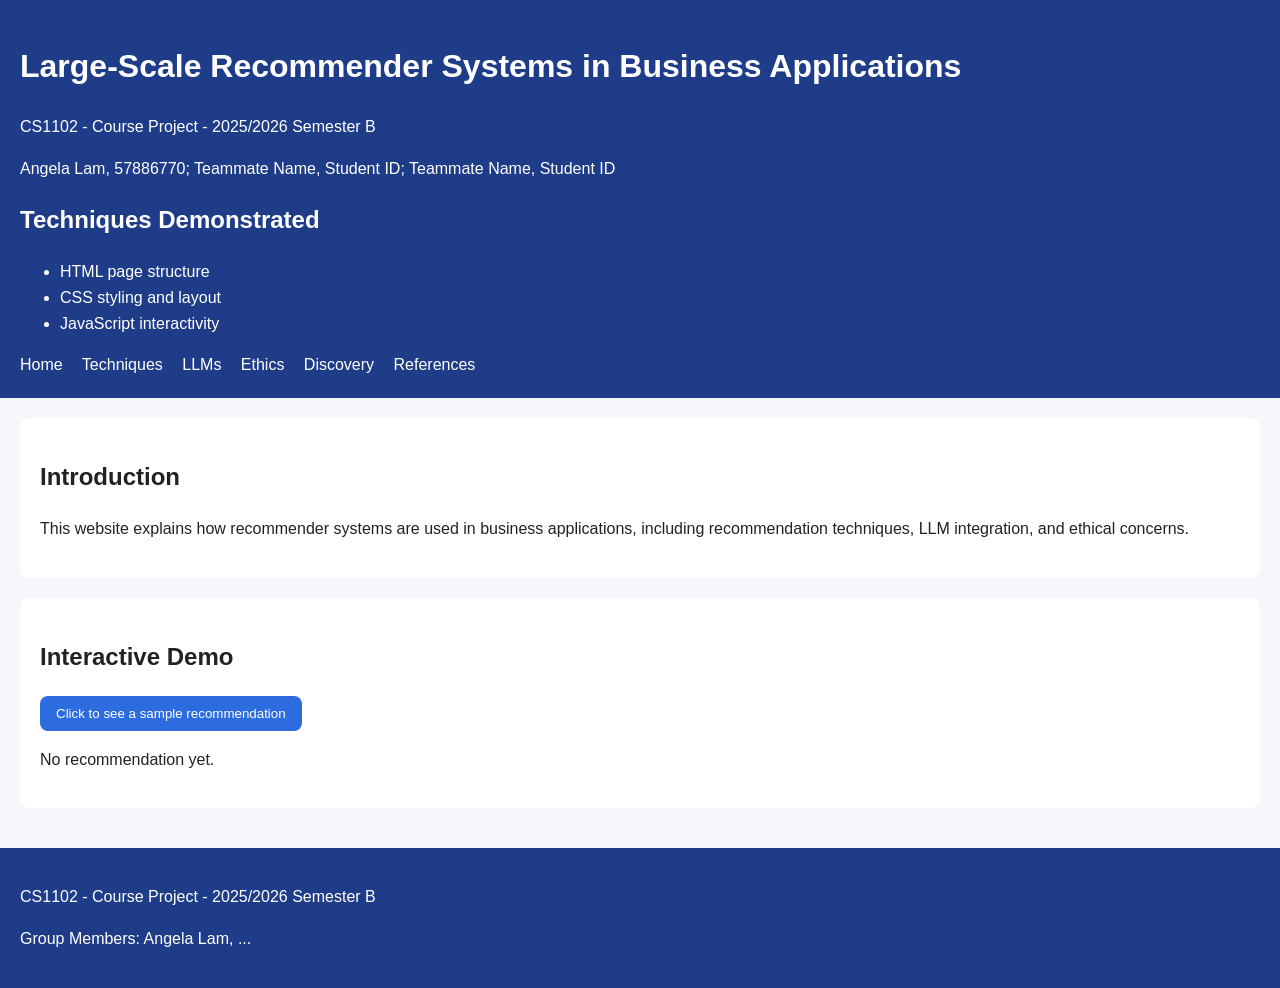
==== index.html @ 7853eeb8 "first commit" ====
<!DOCTYPE html>
<html lang="en">
<head>
  <meta charset="UTF-8" />
  <meta name="viewport" content="width=device-width, initial-scale=1.0" />
  <title>Large-Scale Recommender Systems in Business Applications</title>
  <link rel="stylesheet" href="style.css" />
</head>
<body>
  <header>
    <h1>Large-Scale Recommender Systems in Business Applications</h1>
    <p>CS1102 - Course Project - 2025/2026 Semester B</p>
    <p>Angela Lam, 57886770; Teammate Name, Student ID; Teammate Name, Student ID</p>

    <h2>Techniques Demonstrated</h2>
    <ul>
      <li>HTML page structure</li>
      <li>CSS styling and layout</li>
      <li>JavaScript interactivity</li>
    </ul>

    <nav>
      <a href="index.html">Home</a>
      <a href="pages/techniques.html">Techniques</a>
      <a href="pages/llm.html">LLMs</a>
      <a href="pages/ethics.html">Ethics</a>
      <a href="pages/discovery.html">Discovery</a>
      <a href="pages/references.html">References</a>
    </nav>
  </header>

  <main>
    <section>
      <h2>Introduction</h2>
      <p>
        This website explains how recommender systems are used in business applications,
        including recommendation techniques, LLM integration, and ethical concerns.
      </p>
    </section>

    <section>
      <h2>Interactive Demo</h2>
      <button id="demoBtn">Click to see a sample recommendation</button>
      <p id="demoText">No recommendation yet.</p>
    </section>
  </main>

  <footer>
    <p>CS1102 - Course Project - 2025/2026 Semester B</p>
    <p>Group Members: Angela Lam, ...</p>
  </footer>

  <script src="script.js"></script>
</body>
</html>
---- style.css ----
body {
  font-family: Arial, sans-serif;
  margin: 0;
  padding: 0;
  line-height: 1.6;
  background: #f5f7fb;
  color: #222;
}

header, footer {
  background: #1f3c88;
  color: white;
  padding: 20px;
}

nav a {
  color: white;
  margin-right: 15px;
  text-decoration: none;
}

main {
  padding: 20px;
}

section {
  background: white;
  margin-bottom: 20px;
  padding: 20px;
  border-radius: 10px;
}

button {
  background: #2d6cdf;
  color: white;
  border: none;
  padding: 10px 16px;
  border-radius: 8px;
  cursor: pointer;
}
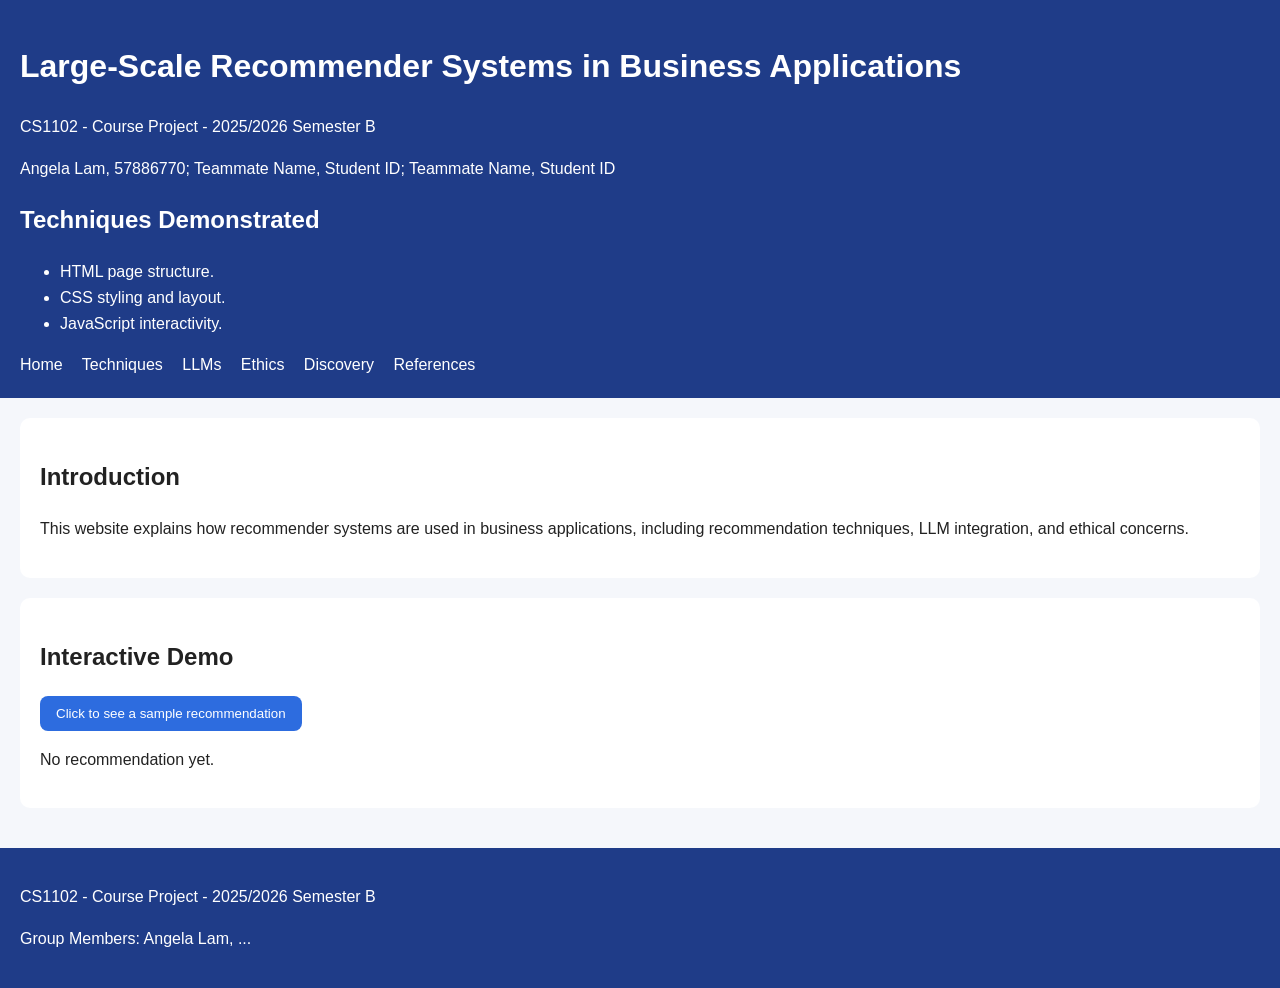
==== commit 475f3cfa: "test" ====
--- a/index.html
+++ b/index.html
@@ -14,9 +14,9 @@
 
     <h2>Techniques Demonstrated</h2>
     <ul>
-      <li>HTML page structure</li>
-      <li>CSS styling and layout</li>
-      <li>JavaScript interactivity</li>
+      <li>HTML page structure.</li>
+      <li>CSS styling and layout.</li>
+      <li>JavaScript interactivity.</li>
     </ul>
 
     <nav>
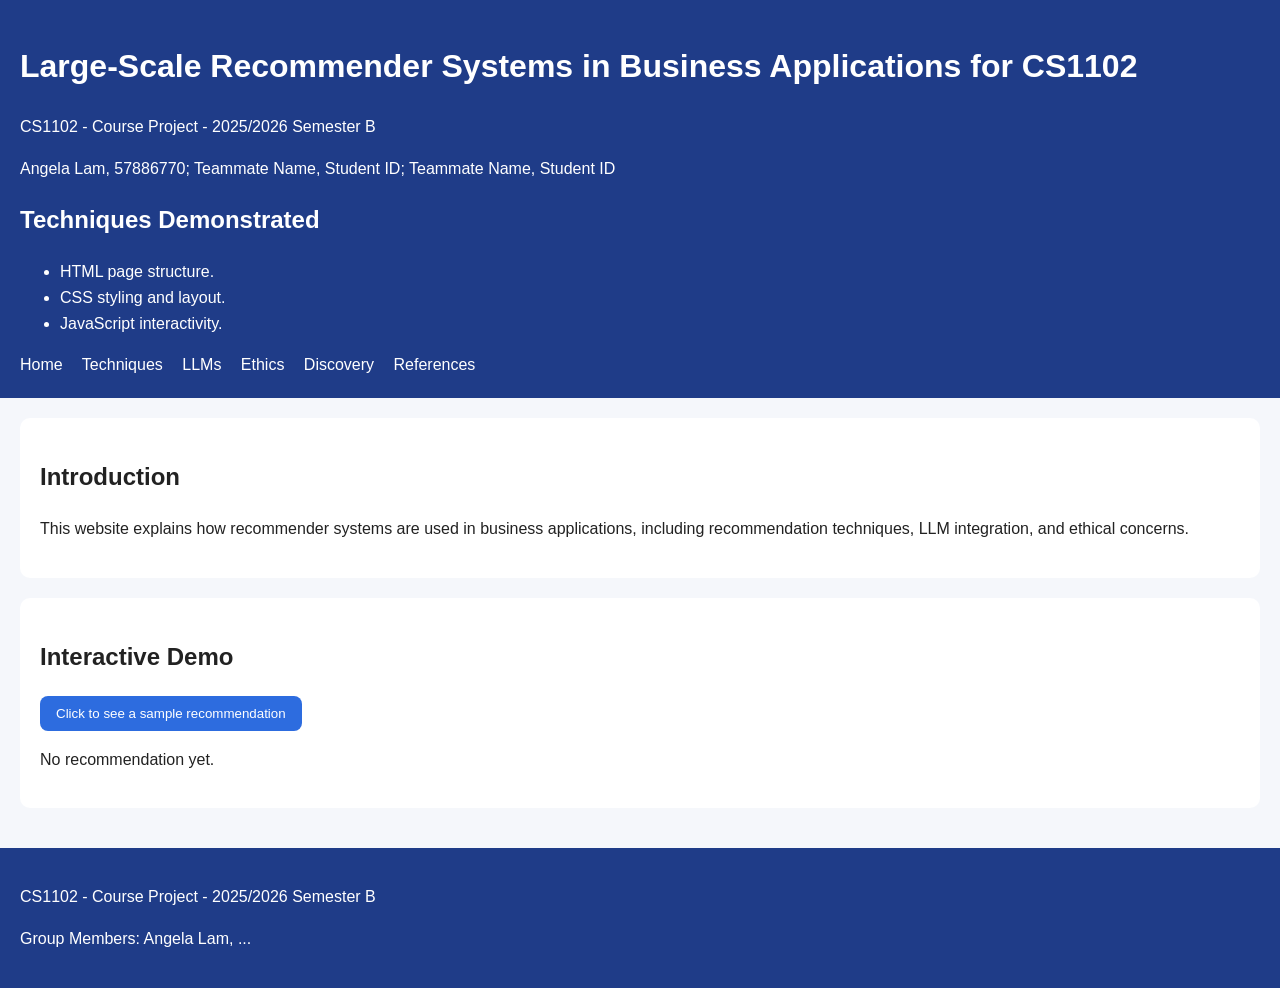
==== commit 8b912f0a: "minor change" ====
--- a/index.html
+++ b/index.html
@@ -8,7 +8,7 @@
 </head>
 <body>
   <header>
-    <h1>Large-Scale Recommender Systems in Business Applications</h1>
+    <h1>Large-Scale Recommender Systems in Business Applications for CS1102</h1>
     <p>CS1102 - Course Project - 2025/2026 Semester B</p>
     <p>Angela Lam, 57886770; Teammate Name, Student ID; Teammate Name, Student ID</p>
 
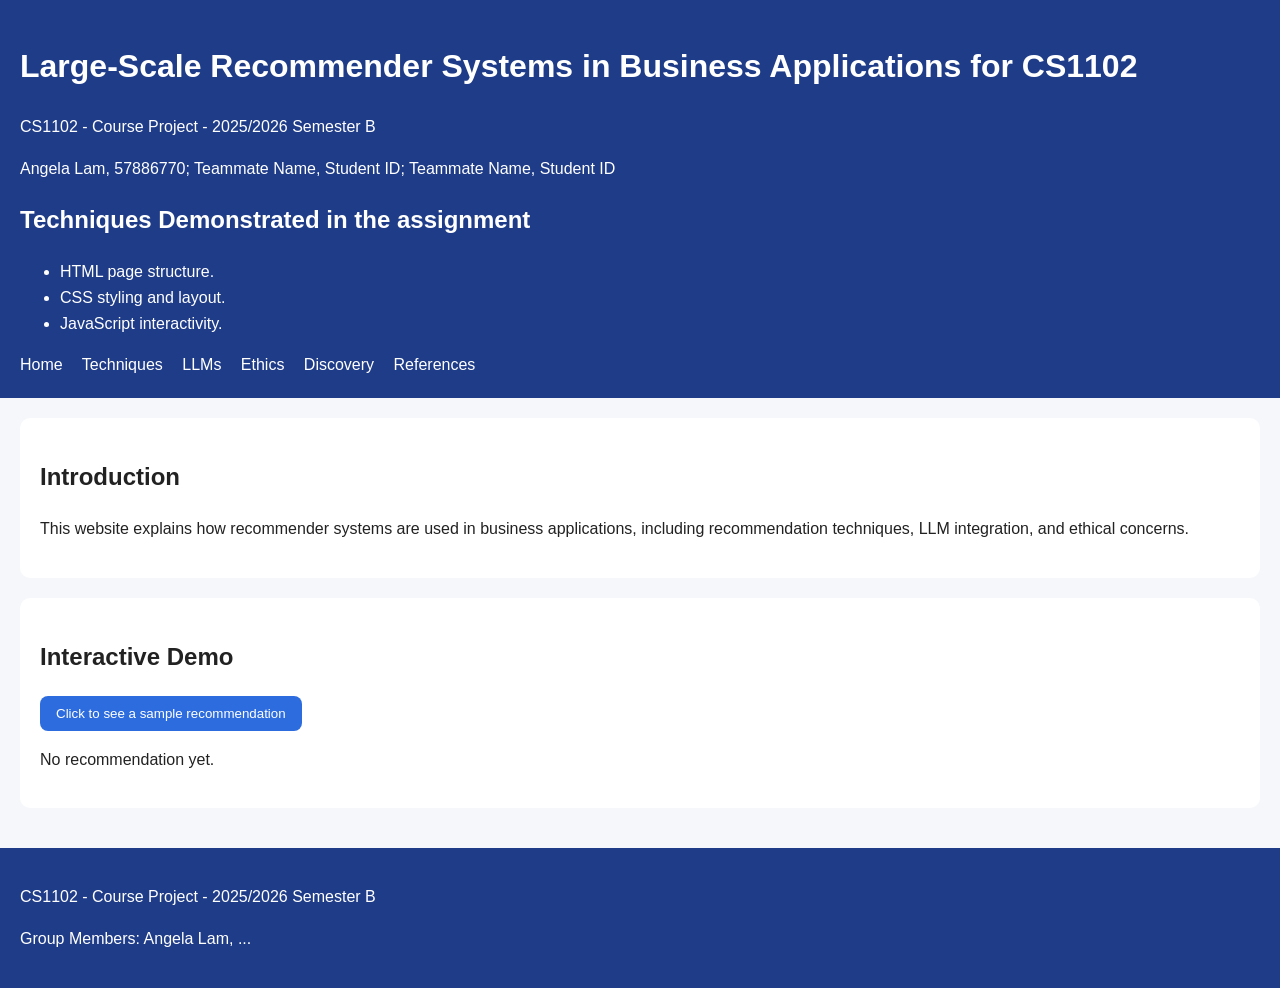
==== commit 54c189c6: "minor changes" ====
--- a/index.html
+++ b/index.html
@@ -12,7 +12,7 @@
     <p>CS1102 - Course Project - 2025/2026 Semester B</p>
     <p>Angela Lam, 57886770; Teammate Name, Student ID; Teammate Name, Student ID</p>
 
-    <h2>Techniques Demonstrated</h2>
+    <h2>Techniques Demonstrated in the assignment</h2>
     <ul>
       <li>HTML page structure.</li>
       <li>CSS styling and layout.</li>
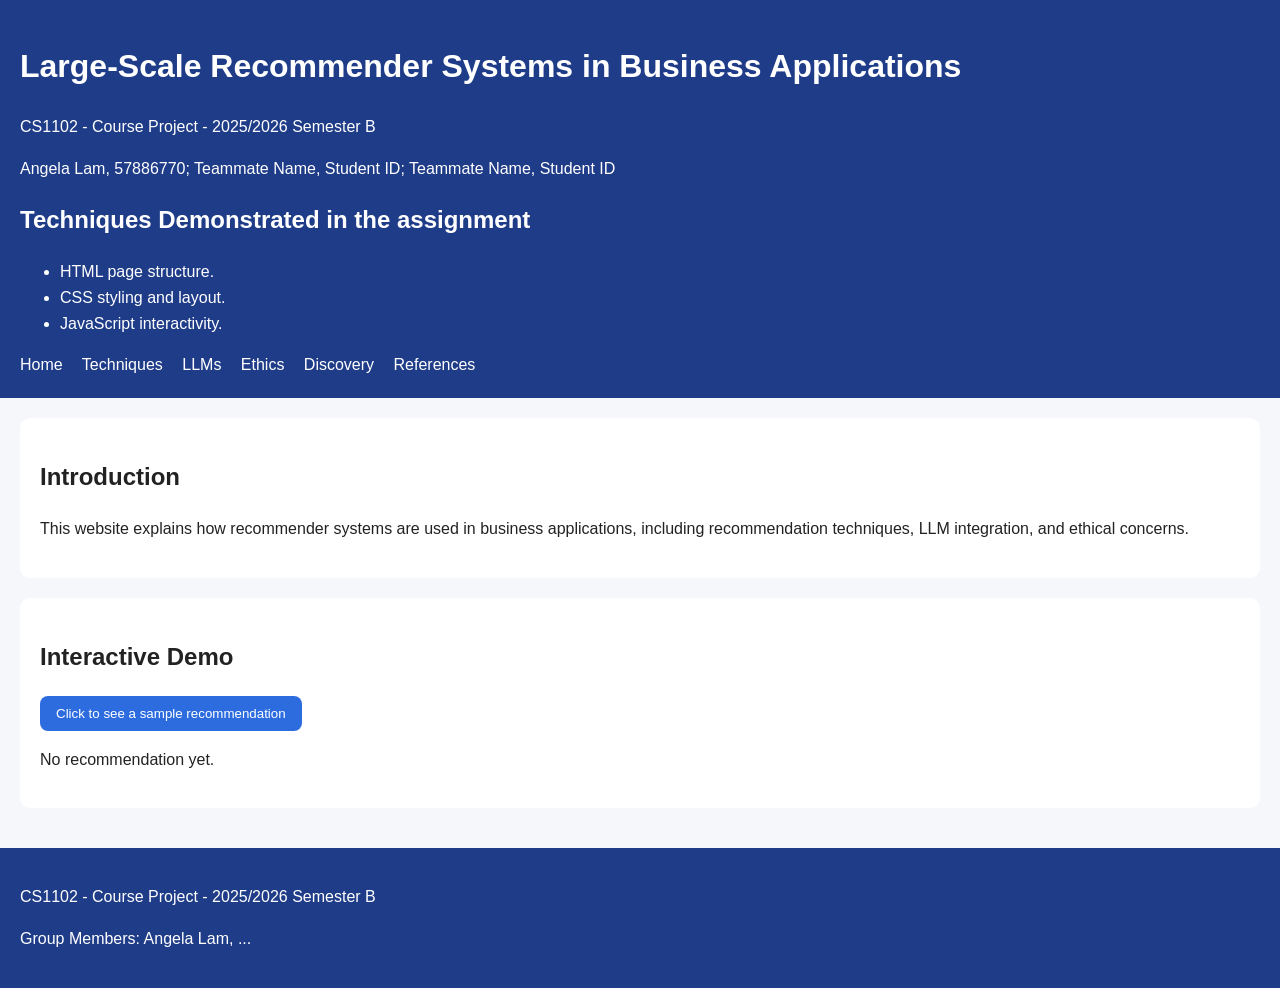
==== commit 156953b8: "minor change" ====
--- a/index.html
+++ b/index.html
@@ -8,7 +8,7 @@
 </head>
 <body>
   <header>
-    <h1>Large-Scale Recommender Systems in Business Applications for CS1102</h1>
+    <h1>Large-Scale Recommender Systems in Business Applications</h1>
     <p>CS1102 - Course Project - 2025/2026 Semester B</p>
     <p>Angela Lam, 57886770; Teammate Name, Student ID; Teammate Name, Student ID</p>
 
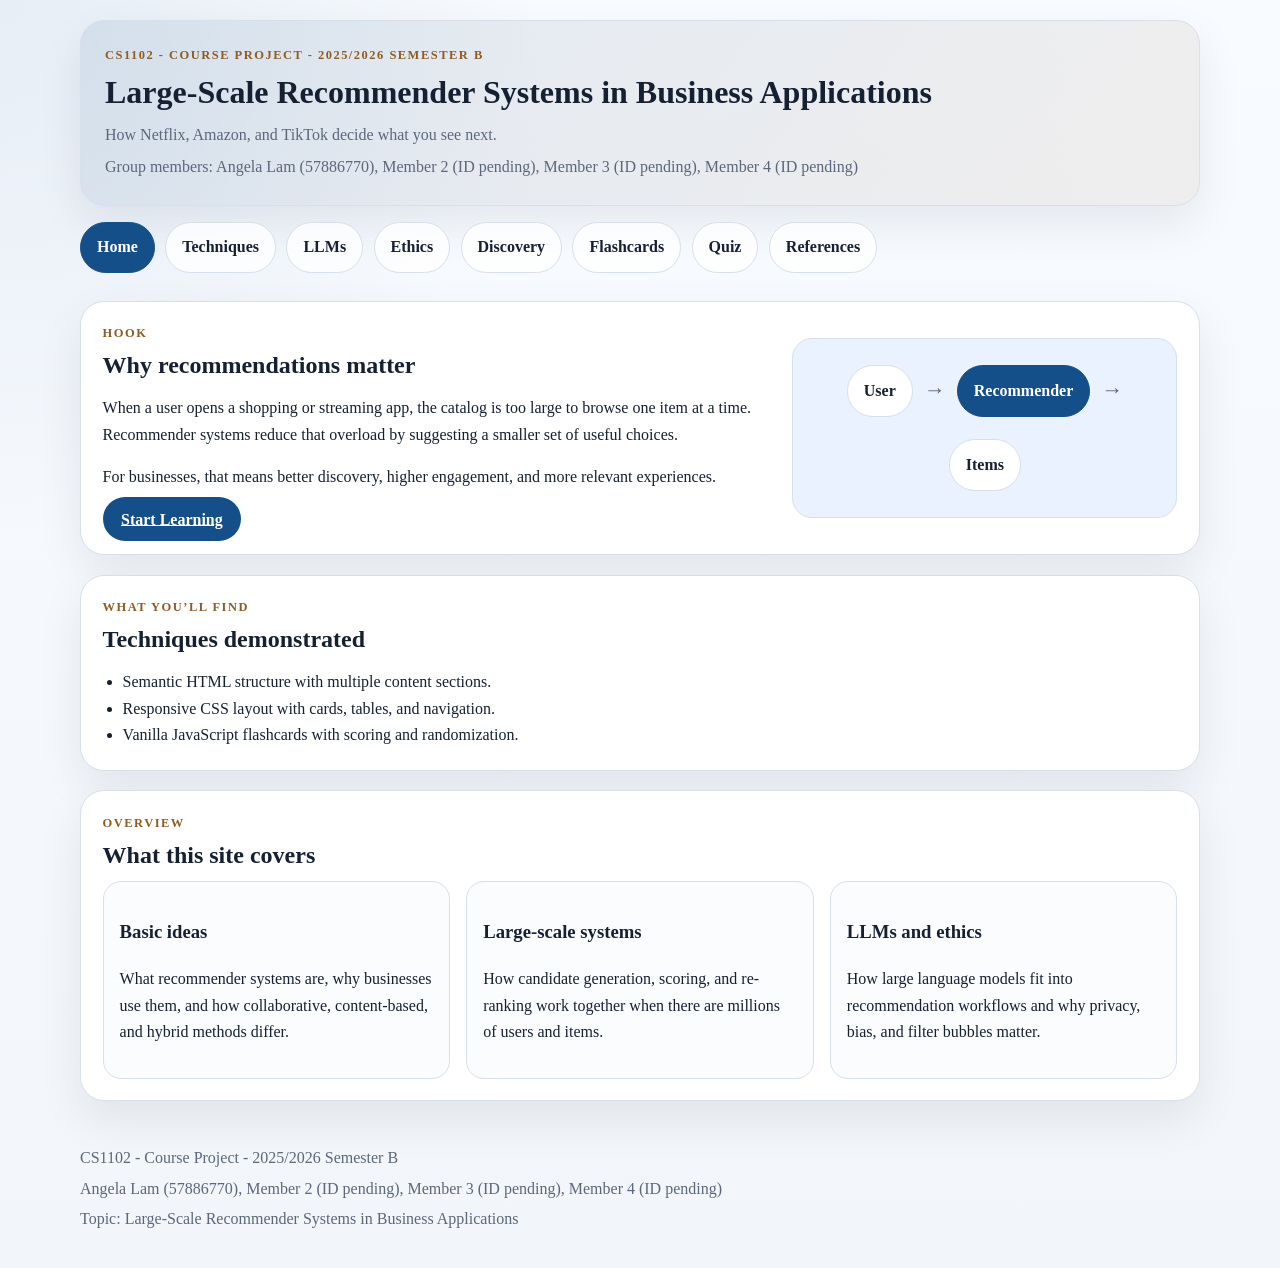
==== commit 8950d875: "added stuff for assignment" ====
--- a/index.html
+++ b/index.html
@@ -7,49 +7,86 @@
   <link rel="stylesheet" href="style.css" />
 </head>
 <body>
-  <header>
-    <h1>Large-Scale Recommender Systems in Business Applications</h1>
-    <p>CS1102 - Course Project - 2025/2026 Semester B</p>
-    <p>Angela Lam, 57886770; Teammate Name, Student ID; Teammate Name, Student ID</p>
+  <header class="site-header">
+    <div class="site-branding">
+      <p class="eyebrow">CS1102 - Course Project - 2025/2026 Semester B</p>
+      <h1>Large-Scale Recommender Systems in Business Applications</h1>
+      <p class="subtitle">How Netflix, Amazon, and TikTok decide what you see next.</p>
+      <p class="meta">Group members: Angela Lam (57886770), Member 2 (ID pending), Member 3 (ID pending), Member 4 (ID pending)</p>
+    </div>
 
-    <h2>Techniques Demonstrated in the assignment</h2>
-    <ul>
-      <li>HTML page structure.</li>
-      <li>CSS styling and layout.</li>
-      <li>JavaScript interactivity.</li>
-    </ul>
-
-    <nav>
-      <a href="index.html">Home</a>
+    <nav class="site-nav" aria-label="Primary navigation">
+      <a href="index.html" aria-current="page">Home</a>
       <a href="pages/techniques.html">Techniques</a>
       <a href="pages/llm.html">LLMs</a>
       <a href="pages/ethics.html">Ethics</a>
       <a href="pages/discovery.html">Discovery</a>
+      <a href="pages/flashcards.html">Flashcards</a>
+      <a href="pages/quiz.html">Quiz</a>
       <a href="pages/references.html">References</a>
     </nav>
   </header>
 
   <main>
-    <section>
-      <h2>Introduction</h2>
-      <p>
-        This website explains how recommender systems are used in business applications,
-        including recommendation techniques, LLM integration, and ethical concerns.
-      </p>
+    <section class="hero card" id="top">
+      <div class="hero-copy">
+        <p class="section-tag">Hook</p>
+        <h2>Why recommendations matter</h2>
+        <p>
+          When a user opens a shopping or streaming app, the catalog is too large to browse one item at a time.
+          Recommender systems reduce that overload by suggesting a smaller set of useful choices.
+        </p>
+        <p>
+          For businesses, that means better discovery, higher engagement, and more relevant experiences.
+        </p>
+        <a class="button button-primary" href="pages/techniques.html">Start Learning</a>
+      </div>
+
+      <aside class="hero-panel" aria-label="Simple recommendation flow">
+        <div class="flow-box">User</div>
+        <div class="flow-arrow">→</div>
+        <div class="flow-box flow-box-accent">Recommender</div>
+        <div class="flow-arrow">→</div>
+        <div class="flow-box">Items</div>
+      </aside>
     </section>
 
-    <section>
-      <h2>Interactive Demo</h2>
-      <button id="demoBtn">Click to see a sample recommendation</button>
-      <p id="demoText">No recommendation yet.</p>
+    <section class="card">
+      <p class="section-tag">What you’ll find</p>
+      <h2>Techniques demonstrated</h2>
+      <ul class="techniques-list">
+        <li>Semantic HTML structure with multiple content sections.</li>
+        <li>Responsive CSS layout with cards, tables, and navigation.</li>
+        <li>Vanilla JavaScript flashcards with scoring and randomization.</li>
+      </ul>
     </section>
+
+    <section class="card">
+      <p class="section-tag">Overview</p>
+      <h2>What this site covers</h2>
+      <div class="overview-grid">
+        <article>
+          <h3>Basic ideas</h3>
+          <p>What recommender systems are, why businesses use them, and how collaborative, content-based, and hybrid methods differ.</p>
+        </article>
+        <article>
+          <h3>Large-scale systems</h3>
+          <p>How candidate generation, scoring, and re-ranking work together when there are millions of users and items.</p>
+        </article>
+        <article>
+          <h3>LLMs and ethics</h3>
+          <p>How large language models fit into recommendation workflows and why privacy, bias, and filter bubbles matter.</p>
+        </article>
+      </div>
+    </section>
+
   </main>
 
-  <footer>
+  <footer class="site-footer">
     <p>CS1102 - Course Project - 2025/2026 Semester B</p>
-    <p>Group Members: Angela Lam, ...</p>
+    <p>Angela Lam (57886770), Member 2 (ID pending), Member 3 (ID pending), Member 4 (ID pending)</p>
+    <p>Topic: Large-Scale Recommender Systems in Business Applications</p>
   </footer>
 
-  <script src="script.js"></script>
 </body>
 </html>
--- a/style.css
+++ b/style.css
@@ -1,40 +1,418 @@
+:root {
+  --bg: #f2f5f9;
+  --surface: #ffffff;
+  --surface-strong: #eaf1ff;
+  --text: #162033;
+  --muted: #5b677b;
+  --border: #d7dfeb;
+  --primary: #154f8a;
+  --primary-dark: #123f6d;
+  --success: #26734d;
+  --secondary: #5c6570;
+  --accent: #8f5b25;
+  --shadow: 0 18px 45px rgba(18, 31, 51, 0.08);
+}
+
+* {
+  box-sizing: border-box;
+}
+
+html {
+  scroll-behavior: smooth;
+}
+
 body {
-  font-family: Arial, sans-serif;
   margin: 0;
-  padding: 0;
-  line-height: 1.6;
-  background: #f5f7fb;
-  color: #222;
-}
-
-header, footer {
-  background: #1f3c88;
+  font-family: Georgia, "Times New Roman", serif;
+  line-height: 1.65;
+  background:
+    radial-gradient(circle at top left, rgba(21, 79, 138, 0.08), transparent 30%),
+    linear-gradient(180deg, #f8fbff 0%, var(--bg) 100%);
+  color: var(--text);
+}
+
+a {
+  color: var(--primary);
+}
+
+a:hover {
+  color: var(--primary-dark);
+}
+
+.site-header,
+.site-footer,
+main {
+  width: min(1120px, calc(100% - 2rem));
+  margin: 0 auto;
+}
+
+.site-header {
+  padding: 1.25rem 0 0.75rem;
+}
+
+.site-branding {
+  background: linear-gradient(135deg, rgba(21, 79, 138, 0.1), rgba(143, 91, 37, 0.08));
+  border: 1px solid var(--border);
+  border-radius: 24px;
+  padding: 1.5rem;
+  box-shadow: var(--shadow);
+}
+
+.eyebrow,
+.section-tag {
+  margin: 0 0 0.5rem;
+  letter-spacing: 0.12em;
+  text-transform: uppercase;
+  font-size: 0.78rem;
+  font-weight: 700;
+  color: var(--accent);
+}
+
+.site-branding h1,
+.card h2 {
+  margin: 0.15rem 0 0.75rem;
+  line-height: 1.15;
+}
+
+.subtitle,
+.meta {
+  margin: 0.35rem 0 0;
+  color: var(--muted);
+}
+
+.site-nav {
+  display: flex;
+  flex-wrap: wrap;
+  gap: 0.65rem;
+  margin-top: 1rem;
+}
+
+.site-nav a {
+  display: inline-flex;
+  align-items: center;
+  justify-content: center;
+  padding: 0.7rem 1rem;
+  border-radius: 999px;
+  text-decoration: none;
+  background: rgba(255, 255, 255, 0.8);
+  border: 1px solid var(--border);
+  color: var(--text);
+  font-weight: 600;
+}
+
+.site-nav a[aria-current="page"] {
+  background: var(--primary);
   color: white;
-  padding: 20px;
-}
-
-nav a {
+  border-color: var(--primary);
+}
+
+main {
+  padding: 1rem 0 2.5rem;
+  display: grid;
+  gap: 1.2rem;
+}
+
+.card {
+  background: var(--surface);
+  border: 1px solid var(--border);
+  border-radius: 24px;
+  padding: 1.35rem;
+  box-shadow: var(--shadow);
+}
+
+.hero {
+  display: grid;
+  grid-template-columns: minmax(0, 1.4fr) minmax(260px, 0.8fr);
+  gap: 1rem;
+  align-items: center;
+}
+
+.hero-panel {
+  background: var(--surface-strong);
+  border-radius: 20px;
+  padding: 1.25rem;
+  border: 1px solid var(--border);
+  display: flex;
+  flex-wrap: wrap;
+  align-items: center;
+  justify-content: center;
+  gap: 0.7rem;
+  min-height: 180px;
+}
+
+.flow-box,
+.pipeline-step,
+.mini-diagram span,
+.pill {
+  border-radius: 999px;
+  border: 1px solid var(--border);
+  background: white;
+  padding: 0.75rem 1rem;
+  font-weight: 700;
+  text-align: center;
+}
+
+.flow-box-accent,
+.pipeline-step-accent {
+  background: var(--primary);
   color: white;
-  margin-right: 15px;
-  text-decoration: none;
-}
-
-main {
-  padding: 20px;
-}
-
-section {
+  border-color: var(--primary);
+}
+
+.flow-arrow,
+.pipeline-arrow {
+  font-size: 1.35rem;
+  font-weight: 700;
+  color: var(--muted);
+}
+
+.overview-grid {
+  display: grid;
+  grid-template-columns: repeat(3, minmax(0, 1fr));
+  gap: 1rem;
+}
+
+.overview-grid.two-columns {
+  grid-template-columns: repeat(2, minmax(0, 1fr));
+}
+
+.overview-grid article {
+  background: #fbfcfe;
+  border: 1px solid var(--border);
+  border-radius: 18px;
+  padding: 1rem;
+}
+
+.takeaways,
+.techniques-list,
+.references-list {
+  margin: 1rem 0 0;
+  padding-left: 1.25rem;
+}
+
+.mini-diagram,
+.pipeline {
+  display: flex;
+  flex-wrap: wrap;
+  align-items: center;
+  justify-content: center;
+  gap: 0.65rem;
+  margin: 1rem 0;
+}
+
+.table-wrap {
+  overflow-x: auto;
+  border: 1px solid var(--border);
+  border-radius: 18px;
+  background: #fbfcfe;
+}
+
+table {
+  width: 100%;
+  border-collapse: collapse;
+  min-width: 720px;
+}
+
+th,
+td {
+  padding: 0.9rem 1rem;
+  text-align: left;
+  vertical-align: top;
+  border-bottom: 1px solid var(--border);
+}
+
+th {
+  background: #eaf1ff;
+}
+
+.flashcard-section {
+  scroll-margin-top: 1rem;
+}
+
+.flashcard-shell {
+  background: linear-gradient(180deg, #fdfefe, #f4f8fd);
+  border: 1px solid var(--border);
+  border-radius: 20px;
+  padding: 1rem;
+}
+
+.flashcard-topline {
+  display: flex;
+  align-items: center;
+  justify-content: space-between;
+  gap: 1rem;
+  margin-bottom: 1rem;
+}
+
+.flashcard-count {
+  color: var(--muted);
+  font-weight: 700;
+}
+
+.flashcard-question,
+.flashcard-answer,
+.flashcard-progress {
+  border-radius: 18px;
+  border: 1px solid var(--border);
   background: white;
-  margin-bottom: 20px;
-  padding: 20px;
-  border-radius: 10px;
-}
-
-button {
-  background: #2d6cdf;
+  padding: 1rem;
+}
+
+.flashcard-question {
+  font-size: 1.15rem;
+  font-weight: 700;
+}
+
+.flashcard-answer {
+  margin-top: 1rem;
+  background: #eef5ff;
+}
+
+.flashcard-actions {
+  display: flex;
+  flex-wrap: wrap;
+  gap: 0.75rem;
+  margin-top: 1rem;
+}
+
+.quiz-options {
+  display: grid;
+  grid-template-columns: 1fr;
+  gap: 0.75rem;
+  margin-top: 1rem;
+}
+
+.quiz-option {
+  width: 100%;
+  border: 1px solid var(--border);
+  border-radius: 18px;
+  background: #ffffff;
+  color: var(--text);
+  padding: 0.95rem 1rem;
+  text-align: left;
+  font: inherit;
+  cursor: pointer;
+  transition: transform 140ms ease, border-color 140ms ease, background-color 140ms ease;
+}
+
+.quiz-option:hover {
+  transform: translateY(-1px);
+  border-color: var(--primary);
+}
+
+.quiz-option-selected {
+  background: rgba(21, 79, 138, 0.1);
+  border-color: var(--primary);
+  box-shadow: inset 0 0 0 1px rgba(21, 79, 138, 0.18);
+}
+
+.quiz-result-item {
+  background: #fbfcfe;
+  border: 1px solid var(--border);
+  border-radius: 18px;
+  padding: 1rem;
+  margin-top: 1rem;
+}
+
+.quiz-result-item h3 {
+  margin: 0 0 0.5rem;
+}
+
+.quiz-topline {
+  margin-bottom: 0.75rem;
+}
+
+.button {
+  appearance: none;
+  border: 0;
+  border-radius: 999px;
+  padding: 0.85rem 1.15rem;
+  font: inherit;
+  font-weight: 700;
+  cursor: pointer;
+  transition: transform 140ms ease, box-shadow 140ms ease, opacity 140ms ease;
+}
+
+.button:hover {
+  transform: translateY(-1px);
+}
+
+.button-primary {
+  background: var(--primary);
   color: white;
-  border: none;
-  padding: 10px 16px;
-  border-radius: 8px;
-  cursor: pointer;
+}
+
+.button-success {
+  background: var(--success);
+  color: white;
+}
+
+.button-secondary {
+  background: var(--secondary);
+  color: white;
+}
+
+.button-ghost {
+  background: transparent;
+  color: var(--primary);
+  border: 1px solid var(--border);
+}
+
+.pill {
+  background: #f4f7fc;
+}
+
+.site-footer {
+  padding: 0 0 2rem;
+  color: var(--muted);
+}
+
+.site-footer p {
+  margin: 0.25rem 0;
+}
+
+@media (max-width: 900px) {
+  .hero,
+  .overview-grid,
+  .overview-grid.two-columns {
+    grid-template-columns: 1fr;
+  }
+
+  table {
+    min-width: 640px;
+  }
+}
+
+@media (max-width: 640px) {
+  body {
+    font-size: 0.98rem;
+  }
+
+  .site-header,
+  .site-footer,
+  main {
+    width: min(1120px, calc(100% - 1rem));
+  }
+
+  .site-branding,
+  .card,
+  .flashcard-shell {
+    border-radius: 18px;
+    padding: 1rem;
+  }
+
+  .site-nav a,
+  .button {
+    width: 100%;
+  }
+
+  .flashcard-topline {
+    flex-direction: column;
+    align-items: flex-start;
+  }
+
+  .flow-arrow,
+  .pipeline-arrow {
+    display: none;
+  }
 }
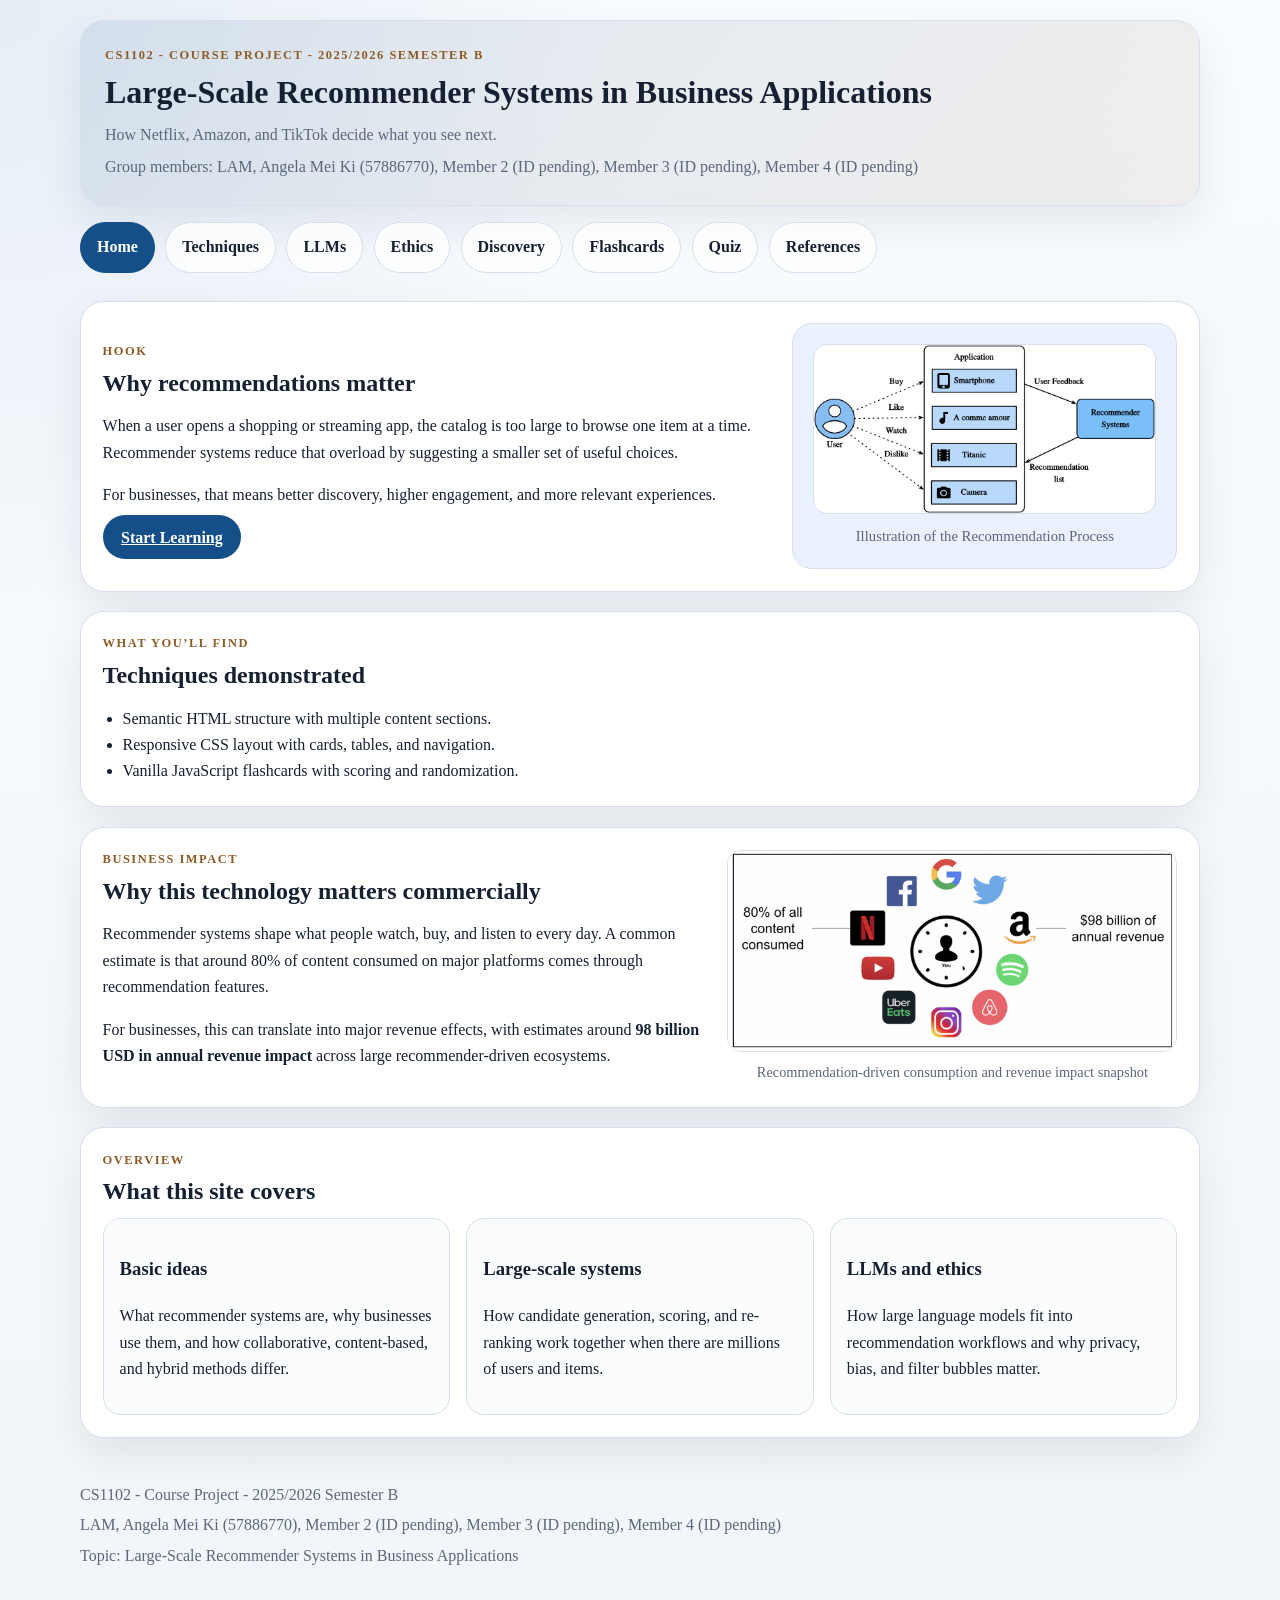
==== commit 89912e81: "added images" ====
--- a/index.html
+++ b/index.html
@@ -12,7 +12,7 @@
       <p class="eyebrow">CS1102 - Course Project - 2025/2026 Semester B</p>
       <h1>Large-Scale Recommender Systems in Business Applications</h1>
       <p class="subtitle">How Netflix, Amazon, and TikTok decide what you see next.</p>
-      <p class="meta">Group members: Angela Lam (57886770), Member 2 (ID pending), Member 3 (ID pending), Member 4 (ID pending)</p>
+      <p class="meta">Group members: LAM, Angela Mei Ki (57886770), Member 2 (ID pending), Member 3 (ID pending), Member 4 (ID pending)</p>
     </div>
 
     <nav class="site-nav" aria-label="Primary navigation">
@@ -42,12 +42,11 @@
         <a class="button button-primary" href="pages/techniques.html">Start Learning</a>
       </div>
 
-      <aside class="hero-panel" aria-label="Simple recommendation flow">
-        <div class="flow-box">User</div>
-        <div class="flow-arrow">→</div>
-        <div class="flow-box flow-box-accent">Recommender</div>
-        <div class="flow-arrow">→</div>
-        <div class="flow-box">Items</div>
+      <aside class="hero-panel" aria-label="Illustration of the recommendation process">
+        <figure class="hero-illustration">
+          <img src="recommendation-process-illustration.png" alt="Illustration of the recommendation process from user behavior to ranked suggested items" />
+          <figcaption>Illustration of the Recommendation Process</figcaption>
+        </figure>
       </aside>
     </section>
 
@@ -59,6 +58,25 @@
         <li>Responsive CSS layout with cards, tables, and navigation.</li>
         <li>Vanilla JavaScript flashcards with scoring and randomization.</li>
       </ul>
+    </section>
+
+    <section class="card impact-card" aria-label="Business impact of recommender systems">
+      <div class="impact-copy">
+        <p class="section-tag">Business impact</p>
+        <h2>Why this technology matters commercially</h2>
+        <p>
+          Recommender systems shape what people watch, buy, and listen to every day.
+          A common estimate is that around 80% of content consumed on major platforms comes through recommendation features.
+        </p>
+        <p>
+          For businesses, this can translate into major revenue effects, with estimates around
+          <strong>98 billion USD in annual revenue impact</strong> across large recommender-driven ecosystems.
+        </p>
+      </div>
+      <figure class="impact-illustration">
+        <img src="recommender-business-impact.png" alt="Data visual showing that about 80 percent of consumed content comes from recommender systems and their estimated 98 billion annual revenue impact" />
+        <figcaption>Recommendation-driven consumption and revenue impact snapshot</figcaption>
+      </figure>
     </section>
 
     <section class="card">
@@ -84,7 +102,7 @@
 
   <footer class="site-footer">
     <p>CS1102 - Course Project - 2025/2026 Semester B</p>
-    <p>Angela Lam (57886770), Member 2 (ID pending), Member 3 (ID pending), Member 4 (ID pending)</p>
+    <p>LAM, Angela Mei Ki (57886770), Member 2 (ID pending), Member 3 (ID pending), Member 4 (ID pending)</p>
     <p>Topic: Large-Scale Recommender Systems in Business Applications</p>
   </footer>
 
--- a/style.css
+++ b/style.css
@@ -140,6 +140,82 @@
   min-height: 180px;
 }
 
+.hero-illustration {
+  margin: 0;
+  width: 100%;
+  display: grid;
+  gap: 0.6rem;
+}
+
+.hero-illustration img {
+  width: 100%;
+  height: auto;
+  display: block;
+  border-radius: 14px;
+  border: 1px solid var(--border);
+  background: #ffffff;
+}
+
+.hero-illustration figcaption {
+  margin: 0;
+  text-align: center;
+  color: var(--muted);
+  font-size: 0.92rem;
+}
+
+.impact-card {
+  display: grid;
+  grid-template-columns: minmax(0, 1.15fr) minmax(260px, 0.85fr);
+  gap: 1rem;
+  align-items: center;
+}
+
+.impact-illustration {
+  margin: 0;
+  width: 100%;
+  display: grid;
+  gap: 0.55rem;
+}
+
+.impact-illustration img {
+  width: 100%;
+  height: auto;
+  display: block;
+  border-radius: 14px;
+  border: 1px solid var(--border);
+  background: #ffffff;
+}
+
+.impact-illustration figcaption {
+  margin: 0;
+  text-align: center;
+  color: var(--muted);
+  font-size: 0.9rem;
+}
+
+.comparison-illustration {
+  margin: 1rem 0 0;
+  width: 100%;
+  display: grid;
+  gap: 0.55rem;
+}
+
+.comparison-illustration img {
+  width: 100%;
+  height: auto;
+  display: block;
+  border-radius: 14px;
+  border: 1px solid var(--border);
+  background: #ffffff;
+}
+
+.comparison-illustration figcaption {
+  margin: 0;
+  text-align: center;
+  color: var(--muted);
+  font-size: 0.9rem;
+}
+
 .flow-box,
 .pipeline-step,
 .mini-diagram span,
@@ -373,6 +449,7 @@
 
 @media (max-width: 900px) {
   .hero,
+  .impact-card,
   .overview-grid,
   .overview-grid.two-columns {
     grid-template-columns: 1fr;
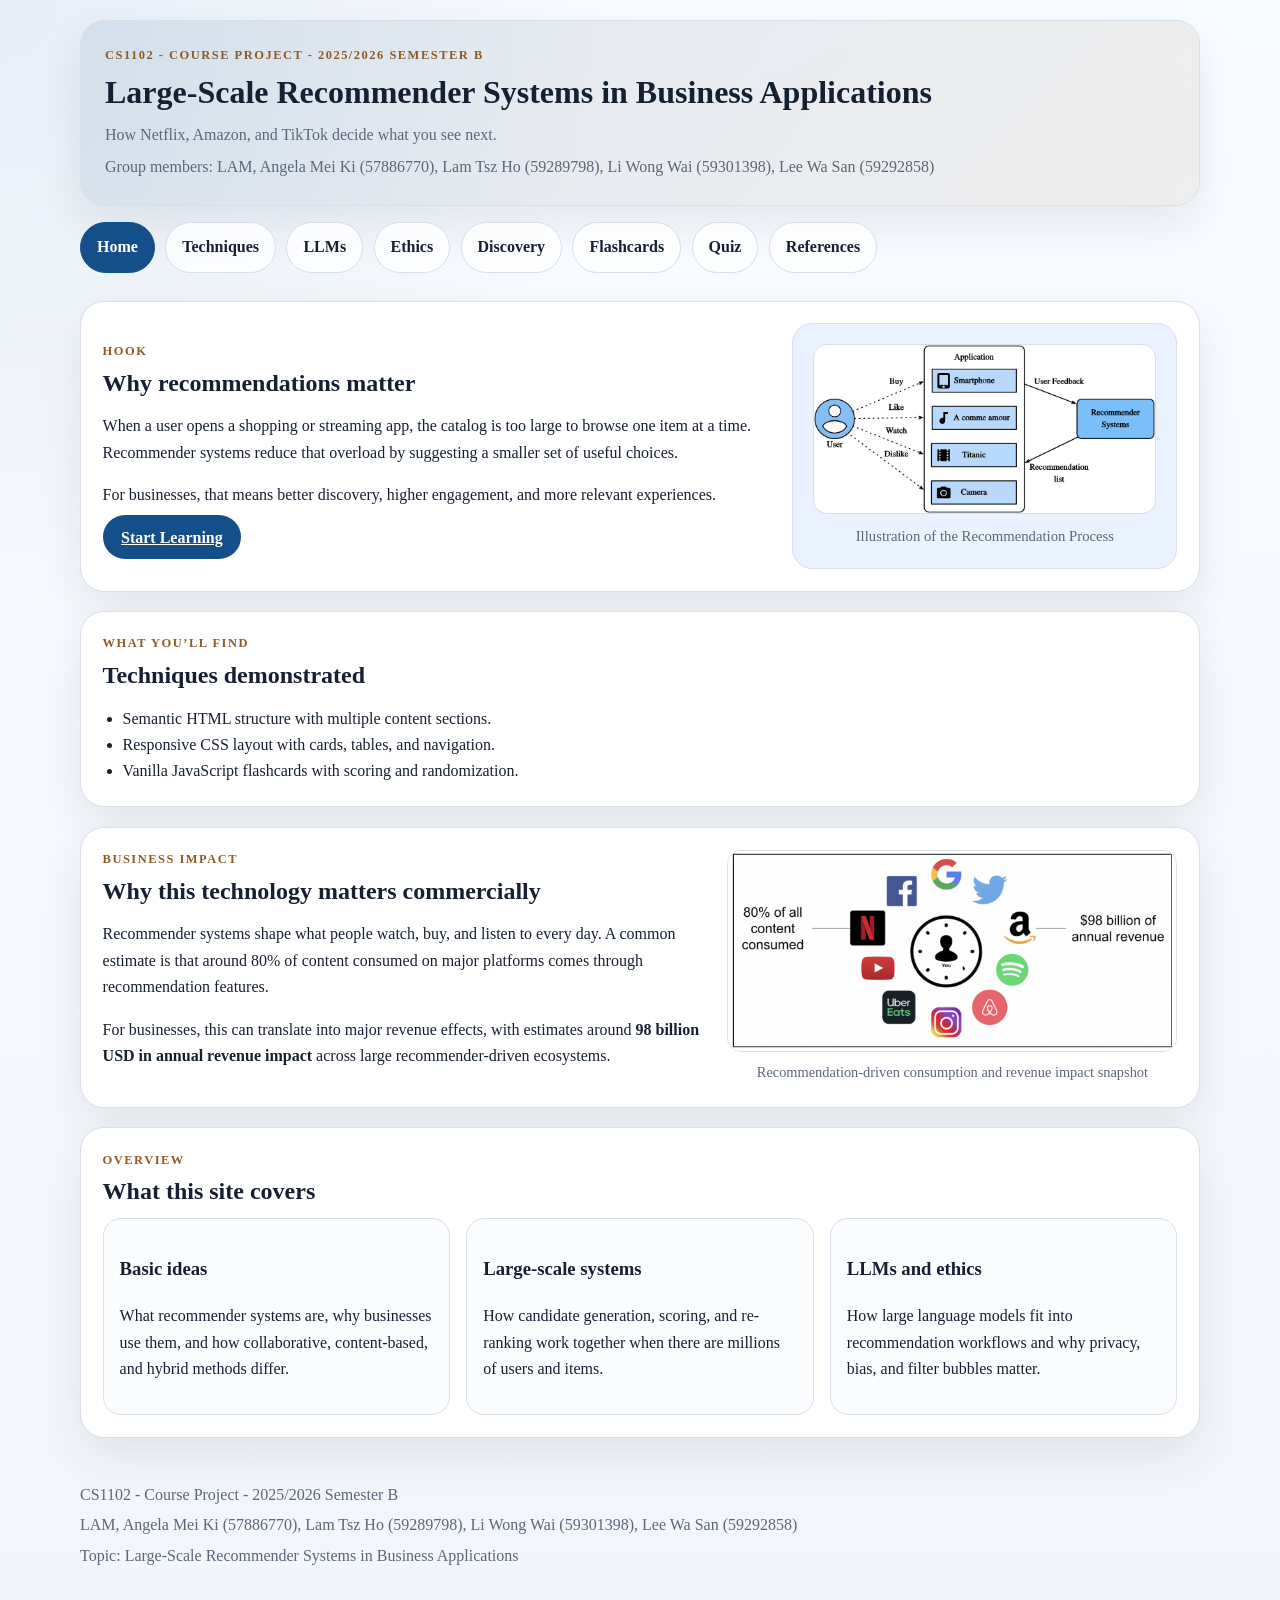
==== commit cd4bef96: "removed reference" ====
--- a/index.html
+++ b/index.html
@@ -12,7 +12,7 @@
       <p class="eyebrow">CS1102 - Course Project - 2025/2026 Semester B</p>
       <h1>Large-Scale Recommender Systems in Business Applications</h1>
       <p class="subtitle">How Netflix, Amazon, and TikTok decide what you see next.</p>
-      <p class="meta">Group members: LAM, Angela Mei Ki (57886770), Member 2 (ID pending), Member 3 (ID pending), Member 4 (ID pending)</p>
+      <p class="meta">Group members: LAM, Angela Mei Ki (57886770), Lam Tsz Ho (59289798), Li Wong Wai (59301398), Lee Wa San (59292858)</p>
     </div>
 
     <nav class="site-nav" aria-label="Primary navigation">
@@ -102,7 +102,7 @@
 
   <footer class="site-footer">
     <p>CS1102 - Course Project - 2025/2026 Semester B</p>
-    <p>LAM, Angela Mei Ki (57886770), Member 2 (ID pending), Member 3 (ID pending), Member 4 (ID pending)</p>
+    <p>LAM, Angela Mei Ki (57886770), Lam Tsz Ho (59289798), Li Wong Wai (59301398), Lee Wa San (59292858)</p>
     <p>Topic: Large-Scale Recommender Systems in Business Applications</p>
   </footer>
 
